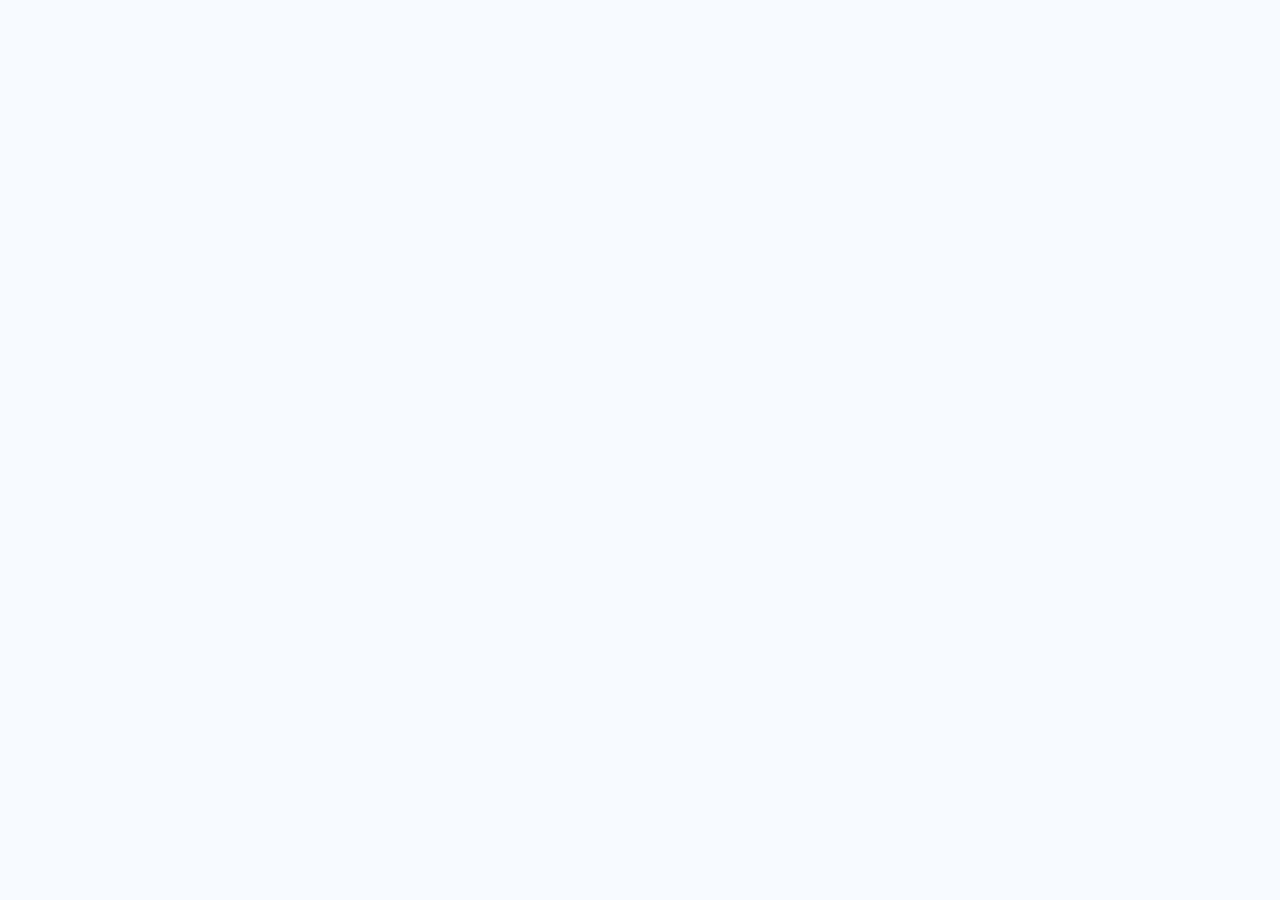
==== app.html @ aa718614 "V1: Client Ledger fresh start" ====
<!DOCTYPE html>
<html lang="en">
<head>
<meta charset="UTF-8">
<meta name="viewport" content="width=device-width, initial-scale=1.0">
<meta name="theme-color" content="#2563EB">
<title>Client Ledger</title>
<link rel="manifest" href="manifest.json">
<script src="https://cdn.tailwindcss.com"></script>
<script crossorigin src="https://unpkg.com/react@18/umd/react.development.js"></script>
<script crossorigin src="https://unpkg.com/react-dom@18/umd/react-dom.development.js"></script>
<script src="https://unpkg.com/@babel/standalone/babel.min.js"></script>
<style>
body { font-family: 'Inter', system-ui, sans-serif; background: #F9FAFB; }
.card { background: white; border-radius: 1rem; box-shadow: 0 1px 2px 0 rgb(0 0 0 / 0.05); padding: 1.25rem; }
.btn-primary { background: #2563EB; color: white; border-radius: 0.75rem; padding: 0.75rem; font-weight: 500; }
.btn-primary:hover { background: #1D4ED8; }
.input { width: 100%; border: 1px solid #D1D5DB; border-radius: 0.75rem; padding: 0.75rem 1rem; outline: none; }
.input:focus { box-shadow: 0 0 0 2px #3B82F6; }
</style>
<script>if('serviceWorker' in navigator) navigator.serviceWorker.register('sw.js');</script>
</head>
<body><div id="root"></div>
<script type="text/babel">
const { useState, useEffect } = React;
const DB = {
  getUsers: () => JSON.parse(localStorage.getItem('users') || '[]'),
  saveUsers: (u) => localStorage.setItem('users', JSON.stringify(u)),
  getSession: () => JSON.parse(localStorage.getItem('session') || 'null'),
  setSession: (u) => localStorage.setItem('session', JSON.stringify(u)),
  clearSession: () => localStorage.removeItem('session'),
  addLedger: (username, action) => {
    const ledger = JSON.parse(localStorage.getItem('ledger') || '{}');
    ledger[username] = ledger[username] || [];
    ledger[username].unshift({ action, time: new Date().toISOString(), id: Date.now() });
    localStorage.setItem('ledger', JSON.stringify(ledger));
  },
  getLedger: (username) => JSON.parse(localStorage.getItem('ledger') || '{}')[username] || []
};
function App() {
  const [page, setPage] = useState('login');
  const [user, setUser] = useState(DB.getSession());
  const [tab, setTab] = useState('home');
  useEffect(() => { if(user) setPage('dashboard') }, );
  const login = (username, password) => {
    const found = DB.getUsers().find(u => u.username === username && u.password === password);
    if(found) { DB.setSession(found); DB.addLedger(username, '📱 Login'); setUser(found); setPage('dashboard'); } else alert('Invalid credentials');
  }
  const signup = (username, email, password) => {
    const users = DB.getUsers();
    if(users.find(u => u.username === username)) return alert('Username exists');
    if(users.find(u => u.email === email)) return alert('Email already in use');
    const newUser = {username, email, password, created: new Date().toISOString()};
    users.push(newUser); DB.saveUsers(users); DB.addLedger(username, '✅ Account Created');
    alert('Account created. Login now.'); setPage('login');
  }
  const resetPassword = (email, newPass) => {
    const users = DB.getUsers();
    const idx = users.findIndex(u => u.email === email);
    if(idx === -1) return alert('No account found with that Gmail');
    users[idx].password = newPass; DB.saveUsers(users); DB.addLedger(users[idx].username, '🔑 Password Changed');
    alert('Password updated. Login with new password.'); setPage('login');
  }
  const logout = () => {
    DB.addLedger(user.username, '🚪 Logged Out'); DB.clearSession(); setUser(null); setPage('login'); setTab('home');
  }
  if(page === 'login') return <Login onLogin={login} onForgot={() => setPage('forgot')} onSignup={() => setPage('signup')} />;
  if(page === 'signup') return <Signup onSignup={signup} onBack={() => setPage('login')} />;
  if(page === 'forgot') return <Forgot onReset={resetPassword} onBack={() => setPage('login')} />;
  if(page === 'dashboard') return <Dashboard user={user} tab={tab} setTab={setTab} onLogout={logout} />;
}
function Login({onLogin, onForgot, onSignup}) {
  const [u, setU] = useState(''); const [p, setP] = useState('');
  return (
    <div className="min-h-screen flex items-center justify-center p-4">
      <div className="w-full max-w-sm card">
        <div className="text-center text-4xl mb-4">🔒</div>
        <h1 className="text-2xl font-bold text-center mb-6">Client Ledger</h1>
        <input className="input mb-3" placeholder="Username" value={u} onChange={e => setU(e.target.value)} />
        <input className="input mb-4" type="password" placeholder="Password" value={p} onChange={e => setP(e.target.value)} />
        <button className="btn-primary w-full mb-3" onClick={() => onLogin(u, p)}>Login</button>
        <div className="flex justify-between text-sm text-blue-600">
          <button onClick={onForgot}>Forgot?</button>
          <button onClick={onSignup}>Sign up</button>
        </div>
      </div>
    </div>
  );
}
function Signup({onSignup, onBack}) {
  const [u, setU] = useState(''); const [e, setE] = useState(''); const [p, setP] = useState('');
  return (
    <div className="min-h-screen flex items-center justify-center p-4">
      <div className="w-full max-w-sm card">
        <h1 className="text-2xl font-bold mb-6">Create Client Ledger Account</h1>
        <input className="input mb-3" placeholder="Username" onChange={e => setU(e.target.value)} />
        <input className="input mb-3" placeholder="Gmail" type="email" onChange={e => setE(e.target.value)} />
        <input className="input mb-4" type="password" placeholder="Password 8+ chars" onChange={e => setP(e.target.value)} />
        <button className="btn-primary w-full mb-3" onClick={() => onSignup(u, e, p)}>Create Account</button>
        <button className="text-sm text-blue-600 w-full" onClick={onBack}>Have an account? Login</button>
      </div>
    </div>
  );
}
function Forgot({onReset, onBack}) {
  const [step, setStep] = useState(1);
  const [email, setEmail] = useState('');
  const [p1, setP1] = useState(''); const [p2, setP2] = useState('');
  const submitEmail = () => setStep(2);
  const submitPass = () => {
    if(p1!== p2) return alert('Passwords do not match');
    if(p1.length < 8) return alert('Min 8 chars');
    onReset(email, p1);
  }
  return (
    <div className="min-h-screen flex items-center justify-center p-4">
      <div className="w-full max-w-sm card">
        <button onClick={onBack} className="text-blue-600 mb-4">← Back</button>
        {step === 1?
          <>
            <h1 className="text-2xl font-bold mb-6">Reset Password</h1>
            <input className="input mb-4" placeholder="Enter your Gmail" type="email" onChange={e => setEmail(e.target.value)} />
            <button className="btn-primary w-full" onClick={submitEmail}>Continue</button>
          </>
          :
          <>
            <h1 className="text-xl font-bold mb-2">Set New Password</h1>
            <p className="text-sm text-gray-500 mb-4">For: {email}</p>
            <input className="input mb-3" type="password" placeholder="New Password" onChange={e => setP1(e.target.value)} />
            <input className="input mb-4" type="password" placeholder="Confirm Password" onChange={e => setP2(e.target.value)} />
            <button className="btn-primary w-full" onClick={submitPass}>Save New Password</button>
          </>
        }
      </div>
    </div>
  );
}
function Dashboard({user, tab, setTab, onLogout}) {
  const Nav = () => (
    <div className="fixed bottom-0 left-0 right-0 bg-white border-t flex justify-around py-2">
      {['home','profile','ledger','settings'].map(t =>
        <button key={t} onClick={() => setTab(t)} className={`text-sm capitalize ${tab===t? 'text-blue-600 font-bold' : 'text-gray-500'}`}>{t}</button>
      )}
    </div>
  );
  return (
    <div className="min-h-screen pb-20">
      <div className="p-4">
        {tab === 'home' && <Home user={user} />}
        {tab === 'profile' && <Profile user={user} />}
        {tab === 'ledger' && <Ledger user={user} />}
        {tab === 'settings' && <Settings user={user} onLogout={onLogout} />}
      </div>
      <Nav />
    </div>
  );
}
function Home({user}) {
  return (
    <div className="space-y-4">
      <h1 className="text-2xl font-bold">Hi, {user.username} 👋</h1>
      <div className="card">
        <h2 className="font-semibold mb-2">Client Ledger</h2>
        <div className="text-sm text-gray-600">Your private client records</div>
      </div>
      <div className="card">
        <h2 className="font-semibold mb-2">Recent Activity</h2>
        {DB.getLedger(user.username).length === 0?
          <div className="text-sm text-gray-500">No activity yet</div> :
          DB.getLedger(user.username).slice(0,2).map(l =>
            <div key={l.id} className="text-sm py-1">{l.action}</div>
          )
        }
      </div>
    </div>
  );
}
function Profile({user}) {
  return (
    <div className="card space-y-3">
      <h1 className="text-xl font-bold">Profile</h1>
      <div className="w-20 h-20 bg-blue-600 rounded-full flex items-center justify-center text-white text-2xl mx-auto">
        {user.username.slice(0,2).toUpperCase()}
      </div>
      <div className="text-center font-semibold">{user.username}</div>
      <div className="text-center text-gray-500 text-sm">{user.email}</div>
      <div className="border-t pt-3 text-sm space-y-2">
        <div><b>Username:</b> {user.username}</div>
        <div><b>Gmail:</b> {user.email}</div>
        <div><b>Member since:</b> {new Date(user.created).toLocaleDateString()}</div>
        <div><b>Status:</b> Active</div>
      </div>
    </div>
  );
}
function Ledger({user}) {
  const [jobs, setJobs] = useState([]);
  const [showForm, setShowForm] = useState(false);
  const [filter, setFilter] = useState('');
  const [form, setForm] = useState({date: '', name: '', phone: '', address: '', desc: ''});
  useEffect(() => {
    const saved = JSON.parse(localStorage.getItem(`jobs_${user.username}`) || '[]');
    setJobs(saved);
  }, [user.username]);
  useEffect(() => {
    localStorage.setItem(`jobs_${user.username}`, JSON.stringify(jobs));
  }, [jobs, user.username]);
  const filteredJobs = jobs.filter(j =>
    j.name.toLowerCase().includes(filter.toLowerCase()) ||
    j.desc.toLowerCase().includes(filter.toLowerCase())
  );
  const addJob = () => {
    if(!form.name ||!form.date ||!form.desc) return alert('Name, Date, Description required');
    const newJob = { id: Date.now(),...form };
    setJobs([newJob,...jobs]);
    setForm({date: '', name: '', phone: '', address: '', desc: ''});
    setShowForm(false);
    DB.addLedger(user.username, `📝 New Job: ${form.desc}`);
  };
  const deleteJob = (id) => {
    if(confirm('Delete this job?')) {
      setJobs(jobs.filter(j => j.id!== id));
      DB.addLedger(user.username, `🗑️ Job Deleted`);
    }
  };
  return (
    <div className="space-y-3">
      <div className="flex justify-between items-center">
        <h1 className="text-xl font-bold">Client Ledger</h1>
        <button onClick={() => setShowForm(true)} className="btn-primary px-4 py-2 text-sm">+ New Job</button>
      </div>
      <input className="input" placeholder="Search client or service..." value={filter} onChange={e => setFilter(e.target.value)} />
      {filteredJobs.length === 0?
        <div className="card text-center text-gray-500 py-8">
          <div className="text-4xl mb-2">📋</div>
          No jobs yet<br/>
          <span className="text-sm">Tap + New Job to add your first client</span>
        </div> :
        filteredJobs.map(job =>
          <div key={job.id} className="card">
            <div className="flex justify-between items-start mb-2">
              <div className="font-semibold">{job.name}</div>
              <button onClick={() => deleteJob(job.id)} className="text-red-500 text-xs">Delete</button>
            </div>
            <div className="text-sm text-gray-600">{job.desc}</div>
            <div className="text-xs text-gray-500 mt-2 space-y-1">
              <div>📅 {job.date}</div>
              {job.phone && <div>📞 {job.phone}</div>}
              {job.address && <div>📍 {job.address}</div>}
            </div>
          </div>
        )
      }
      {showForm &&
        <div className="fixed inset-0 bg-black/50 flex items-center justify-center p-4 z-50">
          <div className="card w-full max-w-sm space-y-3">
            <h2 className="text-lg font-bold">Add New Job</h2>
            <input className="input" placeholder="Date DD/MM/YYYY" value={form.date} onChange={e => setForm({...form, date: e.target.value})} />
            <input className="input" placeholder="Client Name" value={form.name} onChange={e => setForm({...form, name: e.target.value})} />
            <input className="input" placeholder="Phone Number" value={form.phone} onChange={e => setForm({...form, phone: e.target.value})} />
            <input className="input" placeholder="Address" value={form.address} onChange={e => setForm({...form, address: e.target.value})} />
            <input className="input" placeholder="Description" value={form.desc} onChange={e => setForm({...form, desc: e.target.value})} />
            <div className="flex gap-2">
              <button onClick={() => setShowForm(false)} className="flex-1 py-3 border rounded-xl">Cancel</button>
              <button onClick={addJob} className="flex-1 btn-primary">Save</button>
            </div>
          </div>
        </div>
      }
    </div>
  );
}
function Settings({user, onLogout}) {
  return (
    <div className="space-y-4">
      <div className="card">
        <h2 className="font-semibold mb-2">Security</h2>
        <div className="text-sm text-gray-600 py-2">Change Password</div>
        <div className="text-sm text-gray-600 py-2">Active Sessions</div>
      </div>
      <div className="card">
        <h2 className="font-semibold mb-2">Preferences</h2>
        <div className="text-sm text-gray-600 py-2">Theme: Light</div>
      </div>
      <button onClick={onLogout} className="w-full card text-red-600 font-medium">Logout</button>
    </div>
  );
}
ReactDOM.createRoot(document.getElementById('root')).render(<App />);
</script>
</body>
</html>
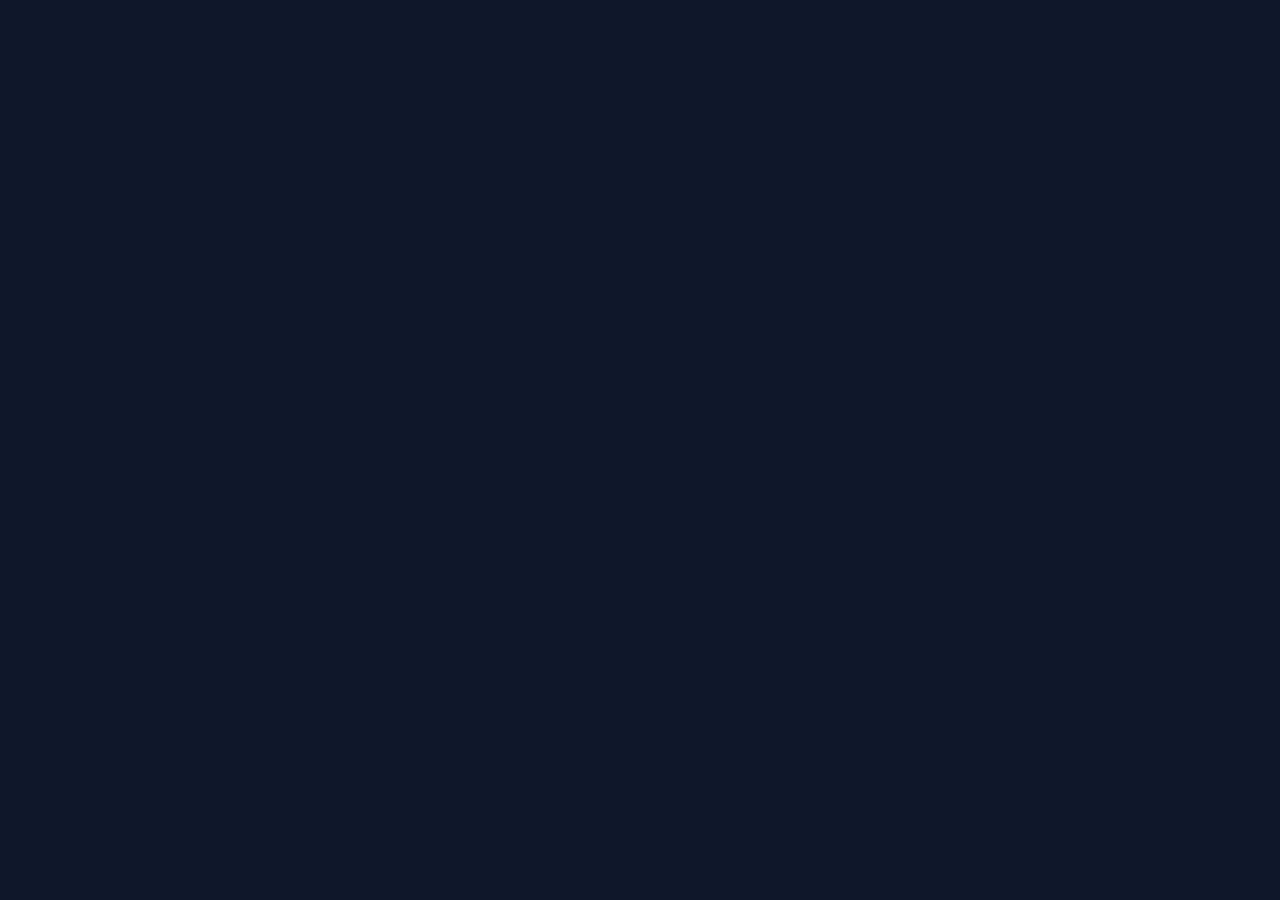
==== commit 58fdadb1: "feat: scaffold missing assets and fix blank page" ====
--- a/app.html
+++ b/app.html
@@ -5,7 +5,7 @@
 <meta name="viewport" content="width=device-width, initial-scale=1.0">
 <meta name="theme-color" content="#2563EB">
 <title>Client Ledger</title>
-<link rel="manifest" href="manifest.json">
+<link rel="manifest" href="manifest.jsonon">
 <script src="https://cdn.tailwindcss.com"></script>
 <script crossorigin src="https://unpkg.com/react@18/umd/react.development.js"></script>
 <script crossorigin src="https://unpkg.com/react-dom@18/umd/react-dom.development.js"></script>
@@ -19,8 +19,10 @@
 .input:focus { box-shadow: 0 0 0 2px #3B82F6; }
 </style>
 <script>if('serviceWorker' in navigator) navigator.serviceWorker.register('sw.js');</script>
+<link rel="stylesheet" href="style.css">
 </head>
-<body><div id="root"></div>
+<body>
+  <div id="app"></div><div id="root"></div>
 <script type="text/babel">
 const { useState, useEffect } = React;
 const DB = {
@@ -288,5 +290,6 @@
 }
 ReactDOM.createRoot(document.getElementById('root')).render(<App />);
 </script>
+<script src="script.js"></script>
 </body>
 </html>
--- a/style.css
+++ b/style.css
@@ -0,0 +1,21 @@
+/* Client Ledger - Base Styles */
+:root {
+  --bg: #0f172a;
+  --text: #e2e8f0;
+  --accent: #38bdf8;
+}
+
+body {
+  margin: 0;
+  font-family: system-ui, sans-serif;
+  background: var(--bg);
+  color: var(--text);
+  display: grid;
+  place-items: center;
+  min-height: 100vh;
+}
+
+#app {
+  text-align: center;
+  padding: 2rem;
+}
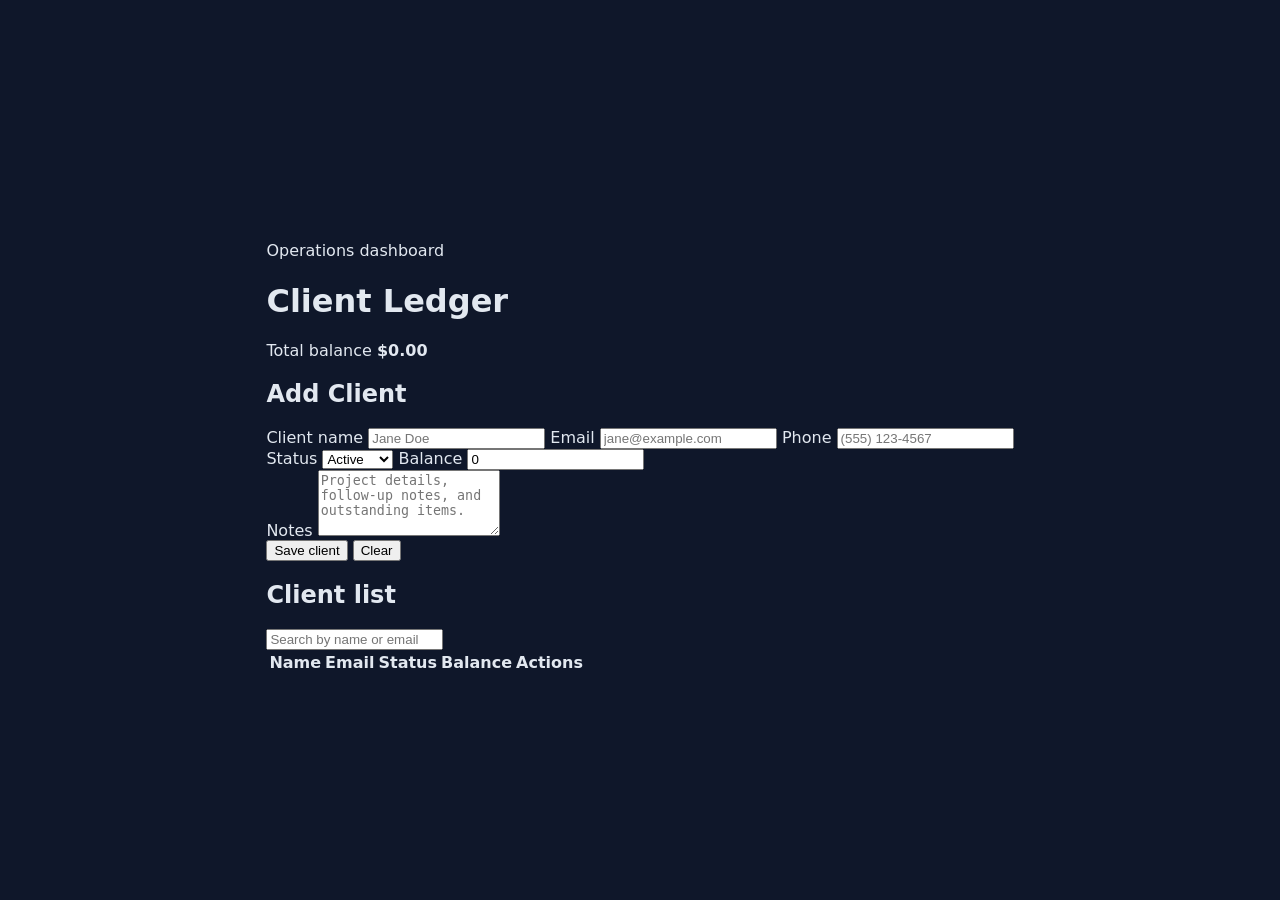
==== commit 905e53fd: "Build a working client ledger app and fix the stale app scaffold so the repo loads correctly." ====
--- a/app.html
+++ b/app.html
@@ -1,295 +1,100 @@
 <!DOCTYPE html>
 <html lang="en">
-<head>
-<meta charset="UTF-8">
-<meta name="viewport" content="width=device-width, initial-scale=1.0">
-<meta name="theme-color" content="#2563EB">
-<title>Client Ledger</title>
-<link rel="manifest" href="manifest.jsonon">
-<script src="https://cdn.tailwindcss.com"></script>
-<script crossorigin src="https://unpkg.com/react@18/umd/react.development.js"></script>
-<script crossorigin src="https://unpkg.com/react-dom@18/umd/react-dom.development.js"></script>
-<script src="https://unpkg.com/@babel/standalone/babel.min.js"></script>
-<style>
-body { font-family: 'Inter', system-ui, sans-serif; background: #F9FAFB; }
-.card { background: white; border-radius: 1rem; box-shadow: 0 1px 2px 0 rgb(0 0 0 / 0.05); padding: 1.25rem; }
-.btn-primary { background: #2563EB; color: white; border-radius: 0.75rem; padding: 0.75rem; font-weight: 500; }
-.btn-primary:hover { background: #1D4ED8; }
-.input { width: 100%; border: 1px solid #D1D5DB; border-radius: 0.75rem; padding: 0.75rem 1rem; outline: none; }
-.input:focus { box-shadow: 0 0 0 2px #3B82F6; }
-</style>
-<script>if('serviceWorker' in navigator) navigator.serviceWorker.register('sw.js');</script>
-<link rel="stylesheet" href="style.css">
-</head>
-<body>
-  <div id="app"></div><div id="root"></div>
-<script type="text/babel">
-const { useState, useEffect } = React;
-const DB = {
-  getUsers: () => JSON.parse(localStorage.getItem('users') || '[]'),
-  saveUsers: (u) => localStorage.setItem('users', JSON.stringify(u)),
-  getSession: () => JSON.parse(localStorage.getItem('session') || 'null'),
-  setSession: (u) => localStorage.setItem('session', JSON.stringify(u)),
-  clearSession: () => localStorage.removeItem('session'),
-  addLedger: (username, action) => {
-    const ledger = JSON.parse(localStorage.getItem('ledger') || '{}');
-    ledger[username] = ledger[username] || [];
-    ledger[username].unshift({ action, time: new Date().toISOString(), id: Date.now() });
-    localStorage.setItem('ledger', JSON.stringify(ledger));
-  },
-  getLedger: (username) => JSON.parse(localStorage.getItem('ledger') || '{}')[username] || []
-};
-function App() {
-  const [page, setPage] = useState('login');
-  const [user, setUser] = useState(DB.getSession());
-  const [tab, setTab] = useState('home');
-  useEffect(() => { if(user) setPage('dashboard') }, );
-  const login = (username, password) => {
-    const found = DB.getUsers().find(u => u.username === username && u.password === password);
-    if(found) { DB.setSession(found); DB.addLedger(username, '📱 Login'); setUser(found); setPage('dashboard'); } else alert('Invalid credentials');
-  }
-  const signup = (username, email, password) => {
-    const users = DB.getUsers();
-    if(users.find(u => u.username === username)) return alert('Username exists');
-    if(users.find(u => u.email === email)) return alert('Email already in use');
-    const newUser = {username, email, password, created: new Date().toISOString()};
-    users.push(newUser); DB.saveUsers(users); DB.addLedger(username, '✅ Account Created');
-    alert('Account created. Login now.'); setPage('login');
-  }
-  const resetPassword = (email, newPass) => {
-    const users = DB.getUsers();
-    const idx = users.findIndex(u => u.email === email);
-    if(idx === -1) return alert('No account found with that Gmail');
-    users[idx].password = newPass; DB.saveUsers(users); DB.addLedger(users[idx].username, '🔑 Password Changed');
-    alert('Password updated. Login with new password.'); setPage('login');
-  }
-  const logout = () => {
-    DB.addLedger(user.username, '🚪 Logged Out'); DB.clearSession(); setUser(null); setPage('login'); setTab('home');
-  }
-  if(page === 'login') return <Login onLogin={login} onForgot={() => setPage('forgot')} onSignup={() => setPage('signup')} />;
-  if(page === 'signup') return <Signup onSignup={signup} onBack={() => setPage('login')} />;
-  if(page === 'forgot') return <Forgot onReset={resetPassword} onBack={() => setPage('login')} />;
-  if(page === 'dashboard') return <Dashboard user={user} tab={tab} setTab={setTab} onLogout={logout} />;
-}
-function Login({onLogin, onForgot, onSignup}) {
-  const [u, setU] = useState(''); const [p, setP] = useState('');
-  return (
-    <div className="min-h-screen flex items-center justify-center p-4">
-      <div className="w-full max-w-sm card">
-        <div className="text-center text-4xl mb-4">🔒</div>
-        <h1 className="text-2xl font-bold text-center mb-6">Client Ledger</h1>
-        <input className="input mb-3" placeholder="Username" value={u} onChange={e => setU(e.target.value)} />
-        <input className="input mb-4" type="password" placeholder="Password" value={p} onChange={e => setP(e.target.value)} />
-        <button className="btn-primary w-full mb-3" onClick={() => onLogin(u, p)}>Login</button>
-        <div className="flex justify-between text-sm text-blue-600">
-          <button onClick={onForgot}>Forgot?</button>
-          <button onClick={onSignup}>Sign up</button>
+  <head>
+    <meta charset="UTF-8" />
+    <meta name="viewport" content="width=device-width, initial-scale=1.0" />
+    <title>Client Ledger</title>
+    <meta name="description" content="Track clients, payments, and status in one place." />
+    <link rel="manifest" href="./manifest.json" />
+    <link rel="stylesheet" href="./style.css" />
+  </head>
+  <body>
+    <div class="page-shell">
+      <header class="topbar">
+        <div>
+          <p class="eyebrow">Operations dashboard</p>
+          <h1>Client Ledger</h1>
         </div>
-      </div>
+        <div class="summary" id="summaryCard">
+          <span>Total balance</span>
+          <strong id="totalBalance">$0.00</strong>
+        </div>
+      </header>
+
+      <main class="content-grid">
+        <section class="panel form-panel">
+          <h2 id="formTitle">Add Client</h2>
+
+          <form id="clientForm">
+            <input type="hidden" id="clientId" name="clientId" />
+
+            <label>
+              Client name
+              <input type="text" id="name" name="name" placeholder="Jane Doe" required />
+            </label>
+
+            <label>
+              Email
+              <input type="email" id="email" name="email" placeholder="jane@example.com" required />
+            </label>
+
+            <label>
+              Phone
+              <input type="tel" id="phone" name="phone" placeholder="(555) 123-4567" required />
+            </label>
+
+            <div class="inline-fields">
+              <label>
+                Status
+                <select id="status" name="status">
+                  <option value="active">Active</option>
+                  <option value="pending">Pending</option>
+                  <option value="inactive">Inactive</option>
+                </select>
+              </label>
+
+              <label>
+                Balance
+                <input type="number" id="balance" name="balance" step="0.01" min="0" value="0" required />
+              </label>
+            </div>
+
+            <label>
+              Notes
+              <textarea id="notes" name="notes" rows="4" placeholder="Project details, follow-up notes, and outstanding items."></textarea>
+            </label>
+
+            <div class="form-actions">
+              <button type="submit" class="primary">Save client</button>
+              <button type="button" class="secondary" id="resetFormBtn">Clear</button>
+            </div>
+          </form>
+        </section>
+
+        <section class="panel list-panel">
+          <div class="list-toolbar">
+            <h2>Client list</h2>
+            <input id="searchInput" type="search" placeholder="Search by name or email" aria-label="Search clients" />
+          </div>
+
+          <div class="table-wrap">
+            <table>
+              <thead>
+                <tr>
+                  <th>Name</th>
+                  <th>Email</th>
+                  <th>Status</th>
+                  <th>Balance</th>
+                  <th>Actions</th>
+                </tr>
+              </thead>
+              <tbody id="clientTableBody"></tbody>
+            </table>
+          </div>
+        </section>
+      </main>
     </div>
-  );
-}
-function Signup({onSignup, onBack}) {
-  const [u, setU] = useState(''); const [e, setE] = useState(''); const [p, setP] = useState('');
-  return (
-    <div className="min-h-screen flex items-center justify-center p-4">
-      <div className="w-full max-w-sm card">
-        <h1 className="text-2xl font-bold mb-6">Create Client Ledger Account</h1>
-        <input className="input mb-3" placeholder="Username" onChange={e => setU(e.target.value)} />
-        <input className="input mb-3" placeholder="Gmail" type="email" onChange={e => setE(e.target.value)} />
-        <input className="input mb-4" type="password" placeholder="Password 8+ chars" onChange={e => setP(e.target.value)} />
-        <button className="btn-primary w-full mb-3" onClick={() => onSignup(u, e, p)}>Create Account</button>
-        <button className="text-sm text-blue-600 w-full" onClick={onBack}>Have an account? Login</button>
-      </div>
-    </div>
-  );
-}
-function Forgot({onReset, onBack}) {
-  const [step, setStep] = useState(1);
-  const [email, setEmail] = useState('');
-  const [p1, setP1] = useState(''); const [p2, setP2] = useState('');
-  const submitEmail = () => setStep(2);
-  const submitPass = () => {
-    if(p1!== p2) return alert('Passwords do not match');
-    if(p1.length < 8) return alert('Min 8 chars');
-    onReset(email, p1);
-  }
-  return (
-    <div className="min-h-screen flex items-center justify-center p-4">
-      <div className="w-full max-w-sm card">
-        <button onClick={onBack} className="text-blue-600 mb-4">← Back</button>
-        {step === 1?
-          <>
-            <h1 className="text-2xl font-bold mb-6">Reset Password</h1>
-            <input className="input mb-4" placeholder="Enter your Gmail" type="email" onChange={e => setEmail(e.target.value)} />
-            <button className="btn-primary w-full" onClick={submitEmail}>Continue</button>
-          </>
-          :
-          <>
-            <h1 className="text-xl font-bold mb-2">Set New Password</h1>
-            <p className="text-sm text-gray-500 mb-4">For: {email}</p>
-            <input className="input mb-3" type="password" placeholder="New Password" onChange={e => setP1(e.target.value)} />
-            <input className="input mb-4" type="password" placeholder="Confirm Password" onChange={e => setP2(e.target.value)} />
-            <button className="btn-primary w-full" onClick={submitPass}>Save New Password</button>
-          </>
-        }
-      </div>
-    </div>
-  );
-}
-function Dashboard({user, tab, setTab, onLogout}) {
-  const Nav = () => (
-    <div className="fixed bottom-0 left-0 right-0 bg-white border-t flex justify-around py-2">
-      {['home','profile','ledger','settings'].map(t =>
-        <button key={t} onClick={() => setTab(t)} className={`text-sm capitalize ${tab===t? 'text-blue-600 font-bold' : 'text-gray-500'}`}>{t}</button>
-      )}
-    </div>
-  );
-  return (
-    <div className="min-h-screen pb-20">
-      <div className="p-4">
-        {tab === 'home' && <Home user={user} />}
-        {tab === 'profile' && <Profile user={user} />}
-        {tab === 'ledger' && <Ledger user={user} />}
-        {tab === 'settings' && <Settings user={user} onLogout={onLogout} />}
-      </div>
-      <Nav />
-    </div>
-  );
-}
-function Home({user}) {
-  return (
-    <div className="space-y-4">
-      <h1 className="text-2xl font-bold">Hi, {user.username} 👋</h1>
-      <div className="card">
-        <h2 className="font-semibold mb-2">Client Ledger</h2>
-        <div className="text-sm text-gray-600">Your private client records</div>
-      </div>
-      <div className="card">
-        <h2 className="font-semibold mb-2">Recent Activity</h2>
-        {DB.getLedger(user.username).length === 0?
-          <div className="text-sm text-gray-500">No activity yet</div> :
-          DB.getLedger(user.username).slice(0,2).map(l =>
-            <div key={l.id} className="text-sm py-1">{l.action}</div>
-          )
-        }
-      </div>
-    </div>
-  );
-}
-function Profile({user}) {
-  return (
-    <div className="card space-y-3">
-      <h1 className="text-xl font-bold">Profile</h1>
-      <div className="w-20 h-20 bg-blue-600 rounded-full flex items-center justify-center text-white text-2xl mx-auto">
-        {user.username.slice(0,2).toUpperCase()}
-      </div>
-      <div className="text-center font-semibold">{user.username}</div>
-      <div className="text-center text-gray-500 text-sm">{user.email}</div>
-      <div className="border-t pt-3 text-sm space-y-2">
-        <div><b>Username:</b> {user.username}</div>
-        <div><b>Gmail:</b> {user.email}</div>
-        <div><b>Member since:</b> {new Date(user.created).toLocaleDateString()}</div>
-        <div><b>Status:</b> Active</div>
-      </div>
-    </div>
-  );
-}
-function Ledger({user}) {
-  const [jobs, setJobs] = useState([]);
-  const [showForm, setShowForm] = useState(false);
-  const [filter, setFilter] = useState('');
-  const [form, setForm] = useState({date: '', name: '', phone: '', address: '', desc: ''});
-  useEffect(() => {
-    const saved = JSON.parse(localStorage.getItem(`jobs_${user.username}`) || '[]');
-    setJobs(saved);
-  }, [user.username]);
-  useEffect(() => {
-    localStorage.setItem(`jobs_${user.username}`, JSON.stringify(jobs));
-  }, [jobs, user.username]);
-  const filteredJobs = jobs.filter(j =>
-    j.name.toLowerCase().includes(filter.toLowerCase()) ||
-    j.desc.toLowerCase().includes(filter.toLowerCase())
-  );
-  const addJob = () => {
-    if(!form.name ||!form.date ||!form.desc) return alert('Name, Date, Description required');
-    const newJob = { id: Date.now(),...form };
-    setJobs([newJob,...jobs]);
-    setForm({date: '', name: '', phone: '', address: '', desc: ''});
-    setShowForm(false);
-    DB.addLedger(user.username, `📝 New Job: ${form.desc}`);
-  };
-  const deleteJob = (id) => {
-    if(confirm('Delete this job?')) {
-      setJobs(jobs.filter(j => j.id!== id));
-      DB.addLedger(user.username, `🗑️ Job Deleted`);
-    }
-  };
-  return (
-    <div className="space-y-3">
-      <div className="flex justify-between items-center">
-        <h1 className="text-xl font-bold">Client Ledger</h1>
-        <button onClick={() => setShowForm(true)} className="btn-primary px-4 py-2 text-sm">+ New Job</button>
-      </div>
-      <input className="input" placeholder="Search client or service..." value={filter} onChange={e => setFilter(e.target.value)} />
-      {filteredJobs.length === 0?
-        <div className="card text-center text-gray-500 py-8">
-          <div className="text-4xl mb-2">📋</div>
-          No jobs yet<br/>
-          <span className="text-sm">Tap + New Job to add your first client</span>
-        </div> :
-        filteredJobs.map(job =>
-          <div key={job.id} className="card">
-            <div className="flex justify-between items-start mb-2">
-              <div className="font-semibold">{job.name}</div>
-              <button onClick={() => deleteJob(job.id)} className="text-red-500 text-xs">Delete</button>
-            </div>
-            <div className="text-sm text-gray-600">{job.desc}</div>
-            <div className="text-xs text-gray-500 mt-2 space-y-1">
-              <div>📅 {job.date}</div>
-              {job.phone && <div>📞 {job.phone}</div>}
-              {job.address && <div>📍 {job.address}</div>}
-            </div>
-          </div>
-        )
-      }
-      {showForm &&
-        <div className="fixed inset-0 bg-black/50 flex items-center justify-center p-4 z-50">
-          <div className="card w-full max-w-sm space-y-3">
-            <h2 className="text-lg font-bold">Add New Job</h2>
-            <input className="input" placeholder="Date DD/MM/YYYY" value={form.date} onChange={e => setForm({...form, date: e.target.value})} />
-            <input className="input" placeholder="Client Name" value={form.name} onChange={e => setForm({...form, name: e.target.value})} />
-            <input className="input" placeholder="Phone Number" value={form.phone} onChange={e => setForm({...form, phone: e.target.value})} />
-            <input className="input" placeholder="Address" value={form.address} onChange={e => setForm({...form, address: e.target.value})} />
-            <input className="input" placeholder="Description" value={form.desc} onChange={e => setForm({...form, desc: e.target.value})} />
-            <div className="flex gap-2">
-              <button onClick={() => setShowForm(false)} className="flex-1 py-3 border rounded-xl">Cancel</button>
-              <button onClick={addJob} className="flex-1 btn-primary">Save</button>
-            </div>
-          </div>
-        </div>
-      }
-    </div>
-  );
-}
-function Settings({user, onLogout}) {
-  return (
-    <div className="space-y-4">
-      <div className="card">
-        <h2 className="font-semibold mb-2">Security</h2>
-        <div className="text-sm text-gray-600 py-2">Change Password</div>
-        <div className="text-sm text-gray-600 py-2">Active Sessions</div>
-      </div>
-      <div className="card">
-        <h2 className="font-semibold mb-2">Preferences</h2>
-        <div className="text-sm text-gray-600 py-2">Theme: Light</div>
-      </div>
-      <button onClick={onLogout} className="w-full card text-red-600 font-medium">Logout</button>
-    </div>
-  );
-}
-ReactDOM.createRoot(document.getElementById('root')).render(<App />);
-</script>
-<script src="script.js"></script>
-</body>
+
+    <script src="./script.js"></script>
+  </body>
 </html>
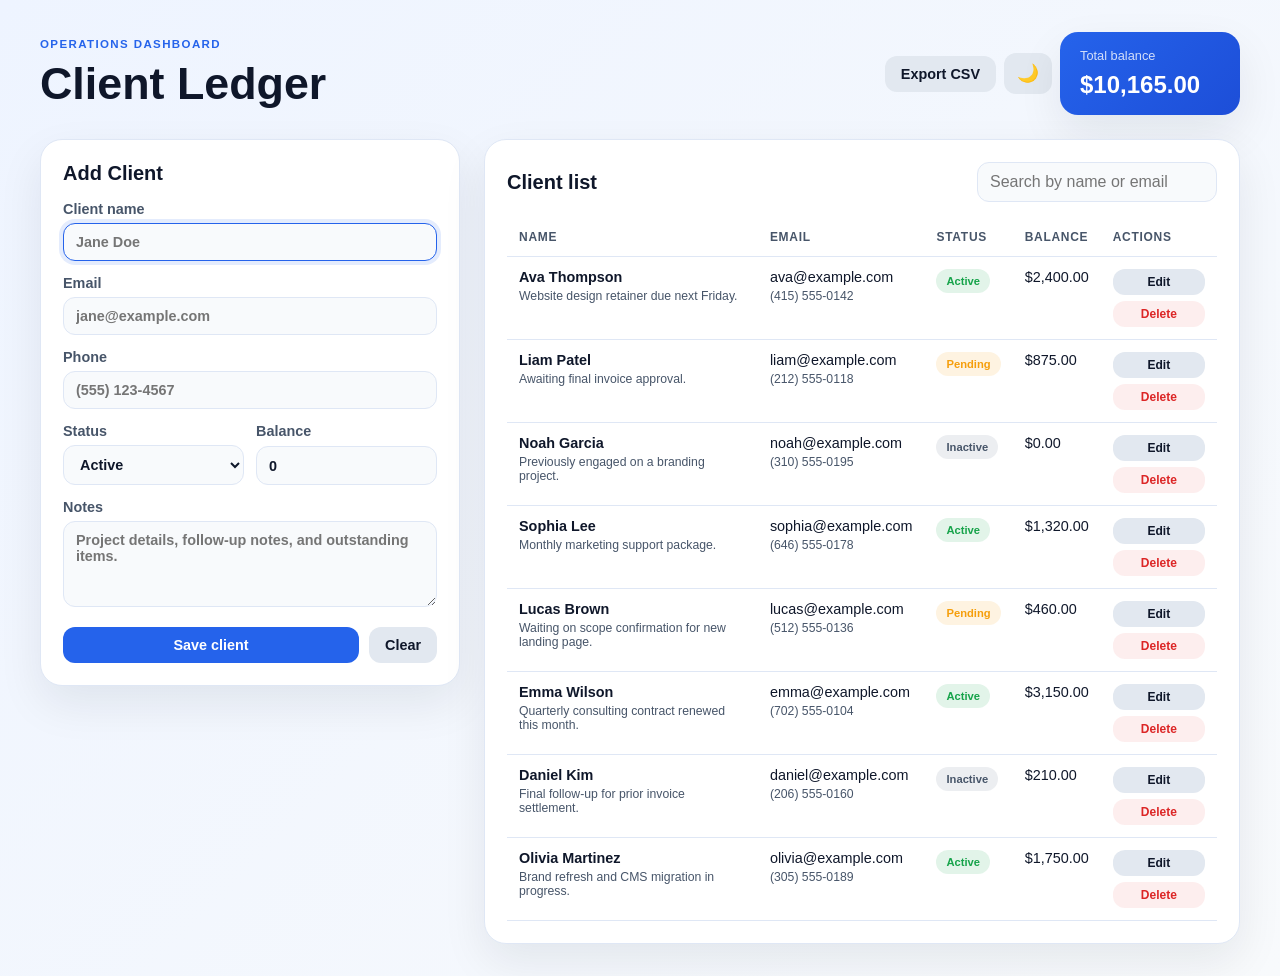
==== commit 02dbf708: "Add CSV export, dark mode, mobile-first polish, and a backend API version for the client ledger." ====
--- a/app.html
+++ b/app.html
@@ -5,19 +5,25 @@
     <meta name="viewport" content="width=device-width, initial-scale=1.0" />
     <title>Client Ledger</title>
     <meta name="description" content="Track clients, payments, and status in one place." />
+    <meta name="theme-color" content="#2563eb" />
     <link rel="manifest" href="./manifest.json" />
     <link rel="stylesheet" href="./style.css" />
   </head>
   <body>
     <div class="page-shell">
       <header class="topbar">
-        <div>
+        <div class="topbar-left">
           <p class="eyebrow">Operations dashboard</p>
           <h1>Client Ledger</h1>
         </div>
-        <div class="summary" id="summaryCard">
-          <span>Total balance</span>
-          <strong id="totalBalance">$0.00</strong>
+
+        <div class="topbar-right">
+          <button type="button" id="exportCsvBtn" class="secondary">Export CSV</button>
+          <button type="button" id="themeToggle" class="theme-toggle" aria-label="Toggle theme">🌙</button>
+          <div class="summary" id="summaryCard">
+            <span>Total balance</span>
+            <strong id="totalBalance">$0.00</strong>
+          </div>
         </div>
       </header>
 
--- a/style.css
+++ b/style.css
@@ -1,21 +1,404 @@
 /* Client Ledger - Base Styles */
 :root {
+  --bg: #eef4ff;
+  --panel: #ffffff;
+  --panel-alt: #f8fafc;
+  --border: #dfe7f5;
+  --text: #0f172a;
+  --muted: #475569;
+  --accent: #2563eb;
+  --accent-soft: rgba(37, 99, 235, 0.12);
+  --success: #16a34a;
+  --warning: #f59e0b;
+  --danger: #dc2626;
+  --shadow: 0 18px 45px rgba(15, 23, 42, 0.08);
+}
+
+body[data-theme='dark'] {
   --bg: #0f172a;
+  --panel: #111827;
+  --panel-alt: #0f172a;
+  --border: #334155;
   --text: #e2e8f0;
-  --accent: #38bdf8;
+  --muted: #94a3b8;
+  --accent: #60a5fa;
+  --accent-soft: rgba(96, 165, 250, 0.2);
+  --success: #4ade80;
+  --warning: #fbbf24;
+  --danger: #f87171;
+  --shadow: 0 18px 45px rgba(0, 0, 0, 0.4);
+}
+
+* {
+  box-sizing: border-box;
+}
+
+html, body {
+  margin: 0;
+  min-height: 100%;
+  font-family: Inter, "Segoe UI", sans-serif;
+  color: var(--text);
+  background: linear-gradient(135deg, var(--bg), var(--panel-alt));
 }
 
 body {
+  min-height: 100vh;
+  padding: 16px;
+}
+
+@media (min-width: 768px) {
+  body {
+    padding: 32px 20px;
+  }
+}
+
+button, input, select, textarea {
+  font: inherit;
+  color: inherit;
+}
+
+.page-shell {
+  max-width: 1200px;
+  margin: 0 auto;
+}
+
+.topbar {
+  display: flex;
+  flex-direction: column;
+  gap: 16px;
+  margin-bottom: 20px;
+}
+
+@media (min-width: 768px) {
+  .topbar {
+    flex-direction: row;
+    align-items: center;
+    justify-content: space-between;
+    gap: 18px;
+    margin-bottom: 24px;
+  }
+}
+
+.topbar-left {
+  flex: 1;
+}
+
+.topbar-right {
+  display: flex;
+  gap: 8px;
+  flex-wrap: wrap;
+  align-items: center;
+  justify-content: flex-start;
+}
+
+.eyebrow {
+  margin: 0 0 8px;
+  color: var(--accent);
+  font-size: 0.72rem;
+  font-weight: 700;
+  letter-spacing: 0.12em;
+  text-transform: uppercase;
+}
+
+h1, h2 {
   margin: 0;
-  font-family: system-ui, sans-serif;
-  background: var(--bg);
+}
+
+h1 {
+  font-size: clamp(1.5rem, 4vw, 2.8rem);
+}
+
+h2 {
+  font-size: 1.25rem;
+}
+
+.summary {
+  background: linear-gradient(135deg, var(--accent), #1d4ed8);
+  color: white;
+  padding: 16px 20px;
+  border-radius: 18px;
+  min-width: 180px;
+  box-shadow: var(--shadow);
+}
+
+.summary span {
+  display: block;
+  font-size: 0.8rem;
+  opacity: 0.8;
+}
+
+.summary strong {
+  display: block;
+  margin-top: 8px;
+  font-size: 1.5rem;
+}
+
+.content-grid {
+  display: grid;
+  grid-template-columns: 1fr;
+  gap: 20px;
+}
+
+@media (min-width: 768px) {
+  .content-grid {
+    grid-template-columns: minmax(320px, 420px) minmax(0, 1fr);
+    gap: 24px;
+  }
+}
+
+.panel {
+  background: var(--panel);
+  border: 1px solid var(--border);
+  border-radius: 22px;
+  box-shadow: var(--shadow);
+  padding: 20px;
+}
+
+@media (min-width: 768px) {
+  .panel {
+    padding: 22px;
+  }
+}
+
+.form-panel {
+  height: fit-content;
+}
+
+#clientForm {
+  display: grid;
+  gap: 14px;
+  margin-top: 16px;
+}
+
+label {
+  display: grid;
+  gap: 6px;
+  color: var(--muted);
+  font-weight: 600;
+  font-size: 0.9rem;
+}
+
+input, select, textarea {
+  width: 100%;
+  border: 1px solid var(--border);
+  border-radius: 12px;
+  padding: 10px 12px;
+  background: var(--panel-alt);
   color: var(--text);
+  transition: border-color 0.2s ease, box-shadow 0.2s ease;
+}
+
+input:focus, select:focus, textarea:focus {
+  outline: none;
+  border-color: var(--accent);
+  box-shadow: 0 0 0 4px var(--accent-soft);
+}
+
+.inline-fields {
   display: grid;
-  place-items: center;
-  min-height: 100vh;
-}
-
-#app {
+  grid-template-columns: repeat(2, minmax(0, 1fr));
+  gap: 12px;
+}
+
+.form-actions {
+  display: flex;
+  gap: 10px;
+  flex-wrap: wrap;
+  margin-top: 6px;
+}
+
+button {
+  border: none;
+  border-radius: 12px;
+  padding: 10px 16px;
+  font-weight: 700;
+  font-size: 0.9rem;
+  cursor: pointer;
+  transition: transform 0.15s ease, opacity 0.2s ease;
+  white-space: nowrap;
+}
+
+button:hover {
+  transform: translateY(-1px);
+}
+
+button:active {
+  transform: translateY(0);
+}
+
+button.primary {
+  background: var(--accent);
+  color: white;
+  flex: 1;
+}
+
+button.secondary {
+  background: #e2e8f0;
+  color: var(--text);
+}
+
+body[data-theme='dark'] button.secondary {
+  background: #334155;
+}
+
+button.danger {
+  background: rgba(220, 38, 38, 0.08);
+  color: var(--danger);
+}
+
+body[data-theme='dark'] button.danger {
+  background: rgba(220, 38, 38, 0.16);
+}
+
+.theme-toggle {
+  display: inline-flex;
+  align-items: center;
+  justify-content: center;
+  min-width: 48px;
+  padding: 10px 12px;
+  background: #e2e8f0;
+  border-radius: 12px;
+  font-size: 1.1rem;
+}
+
+body[data-theme='dark'] .theme-toggle {
+  background: #334155;
+}
+
+.list-toolbar {
+  display: flex;
+  flex-direction: column;
+  gap: 12px;
+  margin-bottom: 16px;
+}
+
+@media (min-width: 768px) {
+  .list-toolbar {
+    flex-direction: row;
+    align-items: center;
+    justify-content: space-between;
+    gap: 14px;
+  }
+}
+
+.list-toolbar h2 {
+  margin: 0;
+  flex: 1;
+}
+
+#searchInput {
+  width: 100%;
+}
+
+@media (min-width: 768px) {
+  #searchInput {
+    max-width: 240px;
+  }
+}
+
+.table-wrap {
+  overflow-x: auto;
+  -webkit-overflow-scrolling: touch;
+}
+
+table {
+  width: 100%;
+  border-collapse: collapse;
+  min-width: 640px;
+  font-size: 0.9rem;
+}
+
+th, td {
+  padding: 12px;
+  border-bottom: 1px solid var(--border);
+  text-align: left;
+  vertical-align: top;
+}
+
+th {
+  font-size: 0.75rem;
+  letter-spacing: 0.06em;
+  text-transform: uppercase;
+  color: var(--muted);
+  font-weight: 700;
+}
+
+td strong {
+  display: block;
+}
+
+td small {
+  display: block;
+  font-size: 0.85em;
+  color: var(--muted);
+  margin-top: 4px;
+}
+
+.status-badge {
+  display: inline-flex;
+  align-items: center;
+  border-radius: 999px;
+  padding: 6px 10px;
+  font-size: 0.7rem;
+  font-weight: 700;
+  text-transform: capitalize;
+}
+
+.status-active {
+  background: rgba(22, 163, 74, 0.12);
+  color: var(--success);
+}
+
+.status-pending {
+  background: rgba(245, 158, 11, 0.12);
+  color: var(--warning);
+}
+
+.status-inactive {
+  background: rgba(100, 116, 139, 0.12);
+  color: #475569;
+}
+
+.action-buttons {
+  display: flex;
+  gap: 6px;
+  flex-wrap: wrap;
+}
+
+.action-buttons button {
+  padding: 6px 10px;
+  font-size: 0.75rem;
+  flex: 1 1 0;
+}
+
+.empty-state {
+  padding: 20px 12px;
+  color: var(--muted);
   text-align: center;
-  padding: 2rem;
-}
+}
+
+@media (max-width: 767px) {
+  .content-grid {
+    grid-template-columns: 1fr;
+  }
+
+  .topbar {
+    flex-direction: column;
+  }
+
+  .list-toolbar {
+    flex-direction: column;
+  }
+
+  table {
+    font-size: 0.85rem;
+  }
+
+  th, td {
+    padding: 10px 8px;
+  }
+
+  .action-buttons {
+    gap: 4px;
+  }
+}
